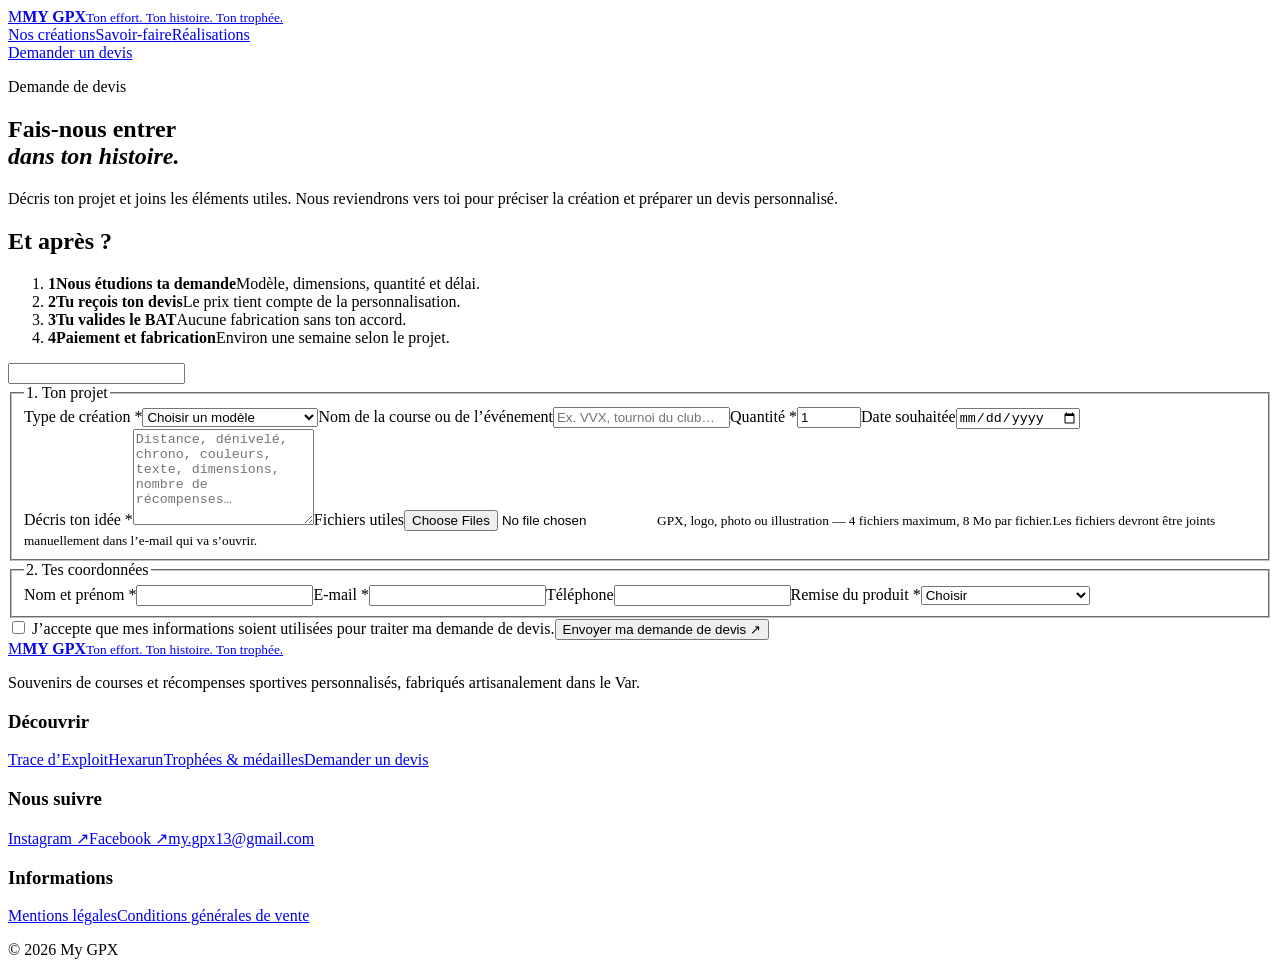
==== devis.html @ 7efb6af2 "Add files via upload" ====
<!DOCTYPE html><html lang="fr"><head><meta charSet="utf-8"/><meta name="viewport" content="width=device-width, initial-scale=1"/><link rel="stylesheet" href="assets/styles.css" data-rsc-css-href="assets/styles.css" data-precedence="vite-rsc/importer-resources"/><title>My GPX — Ton effort. Ton histoire. Ton trophée.</title><meta name="description" content="Souvenirs de courses, trophées et médailles personnalisés en bois, fabriqués artisanalement dans le Var."/>
</head><body><main><header class="site-header"><a href="index.html" class="brand" aria-label="My GPX, accueil"><span class="brand-mark" aria-hidden="true">M</span><span><strong>MY GPX</strong><small>Ton effort. Ton histoire. Ton trophée.</small></span></a><nav class="main-nav" aria-label="Navigation principale"><a href="index.html#modeles">Nos créations</a><a href="index.html#savoir-faire">Savoir-faire</a><a href="index.html#realisations">Réalisations</a></nav><a href="devis.html" class="button button-dark header-cta">Demander un devis</a></header><section class="quote-hero"><div><p class="eyebrow"><span></span> Demande de devis</p><h1>Fais-nous entrer<br/><em>dans ton histoire.</em></h1><p>Décris ton projet et joins les éléments utiles. Nous reviendrons vers toi pour préciser la création et préparer un devis personnalisé.</p></div><aside><h2>Et après ?</h2><ol><li><b>1</b><span><strong>Nous étudions ta demande</strong>Modèle, dimensions, quantité et délai.</span></li><li><b>2</b><span><strong>Tu reçois ton devis</strong>Le prix tient compte de la personnalisation.</span></li><li><b>3</b><span><strong>Tu valides le BAT</strong>Aucune fabrication sans ton accord.</span></li><li><b>4</b><span><strong>Paiement et fabrication</strong>Environ une semaine selon le projet.</span></li></ol></aside></section><section class="quote-form-section"><form class="quote-form"><input class="honeypot" type="text" tabindex="-1" autoComplete="off" aria-hidden="true" name="website"/><fieldset><legend>1. Ton projet</legend><div class="form-grid"><label>Type de création *<select name="projectType" required=""><option value="" disabled="" selected="">Choisir un modèle</option><option>Trace d’Exploit</option><option>Hexarun</option><option>Trophées ou médailles</option><option>Autre création sur mesure</option></select></label><label>Nom de la course ou de l’événement<input placeholder="Ex. VVX, tournoi du club…" name="eventName"/></label><label>Quantité *<input type="number" min="1" max="5000" required="" name="quantity" value="1"/></label><label>Date souhaitée<input type="date" name="deadline"/></label></div><label>Décris ton idée *<textarea name="message" rows="6" required="" placeholder="Distance, dénivelé, chrono, couleurs, texte, dimensions, nombre de récompenses…"></textarea></label><label class="file-field"><span>Fichiers utiles</span><input type="file" multiple="" accept=".gpx,.xml,.txt,.pdf,.jpg,.jpeg,.png,.webp" name="files"/><small>GPX, logo, photo ou illustration — 4 fichiers maximum, 8 Mo par fichier.</small></label></fieldset><fieldset><legend>2. Tes coordonnées</legend><div class="form-grid"><label>Nom et prénom *<input autoComplete="name" required="" name="fullName"/></label><label>E-mail *<input type="email" autoComplete="email" required="" name="email"/></label><label>Téléphone<input type="tel" autoComplete="tel" name="phone"/></label><label>Remise du produit *<select name="delivery" required=""><option value="" disabled="" selected="">Choisir</option><option>Livraison en France</option><option>Livraison hors de France</option><option>Remise en main propre</option></select></label></div></fieldset><label class="consent"><input type="checkbox" required=""/> <span>J’accepte que mes informations soient utilisées pour traiter ma demande de devis.</span></label><button class="button button-accent form-submit" type="submit">Envoyer ma demande de devis ↗</button></form></section><footer class="site-footer"><div><a href="index.html" class="brand footer-brand"><span class="brand-mark" aria-hidden="true">M</span><span><strong>MY GPX</strong><small>Ton effort. Ton histoire. Ton trophée.</small></span></a><p>Souvenirs de courses et récompenses sportives personnalisés, fabriqués artisanalement dans le Var.</p></div><div><h3>Découvrir</h3><a href="trace-exploit.html">Trace d’Exploit</a><a href="hexarun.html">Hexarun</a><a href="trophees-medailles.html">Trophées &amp; médailles</a><a href="devis.html">Demander un devis</a></div><div><h3>Nous suivre</h3><a href="https://www.instagram.com/my.gpx" target="_blank" rel="noreferrer">Instagram ↗</a><a href="https://www.facebook.com/share/1KzSbzuw7f/" target="_blank" rel="noreferrer">Facebook ↗</a><a href="mailto:my.gpx13@gmail.com">my.gpx13@gmail.com</a></div><div><h3>Informations</h3><a href="informations-legales.html">Mentions légales</a><a href="informations-legales.html#cgv">Conditions générales de vente</a><p>© 2026 My GPX</p></div></footer></main><script>
document.addEventListener('DOMContentLoaded', function () {
  const filters = document.querySelectorAll('.gallery-filters button');
  const figures = document.querySelectorAll('.gallery-grid figure');
  filters.forEach(function (button) {
    button.addEventListener('click', function () {
      filters.forEach(function (item) { item.classList.remove('active'); });
      button.classList.add('active');
      const category = button.textContent.trim();
      figures.forEach(function (figure) {
        const caption = figure.querySelector('figcaption');
        figure.hidden = category !== 'Tout' && (!caption || caption.textContent.trim() !== category);
      });
    });
  });

  const form = document.querySelector('.quote-form');
  if (form) {
    const requestedProject = new URLSearchParams(window.location.search).get('projet');
    const projectSelect = form.querySelector('[name="projectType"]');
    if (requestedProject && projectSelect) {
      const normalizedProject = requestedProject === 'Trophées & médailles' ? 'Trophées ou médailles' : requestedProject;
      projectSelect.value = normalizedProject;
    }
    const fileField = form.querySelector('.file-field');
    if (fileField) {
      const note = document.createElement('small');
      note.textContent = 'Les fichiers devront être joints manuellement dans l’e-mail qui va s’ouvrir.';
      fileField.appendChild(note);
    }
    form.addEventListener('submit', function (event) {
      event.preventDefault();
      if (!form.reportValidity()) return;
      const data = new FormData(form);
      const labels = {
        projectType: 'Type de création',
        eventName: 'Course ou événement',
        quantity: 'Quantité',
        deadline: 'Date souhaitée',
        message: 'Description',
        fullName: 'Nom et prénom',
        email: 'E-mail',
        phone: 'Téléphone',
        delivery: 'Remise du produit'
      };
      const lines = ['Bonjour My GPX,', '', 'Je souhaite demander un devis.', ''];
      Object.keys(labels).forEach(function (key) {
        const value = data.get(key);
        if (value) lines.push(labels[key] + ' : ' + value);
      });
      lines.push('', 'Je joins mes fichiers utiles à cet e-mail.', '', 'Merci.');
      const subject = 'Demande de devis My GPX — ' + (data.get('fullName') || 'Nouveau projet');
      window.location.href = 'mailto:my.gpx13@gmail.com?subject=' + encodeURIComponent(subject) + '&body=' + encodeURIComponent(lines.join('\n'));
    });
  }
});
</script></body></html>
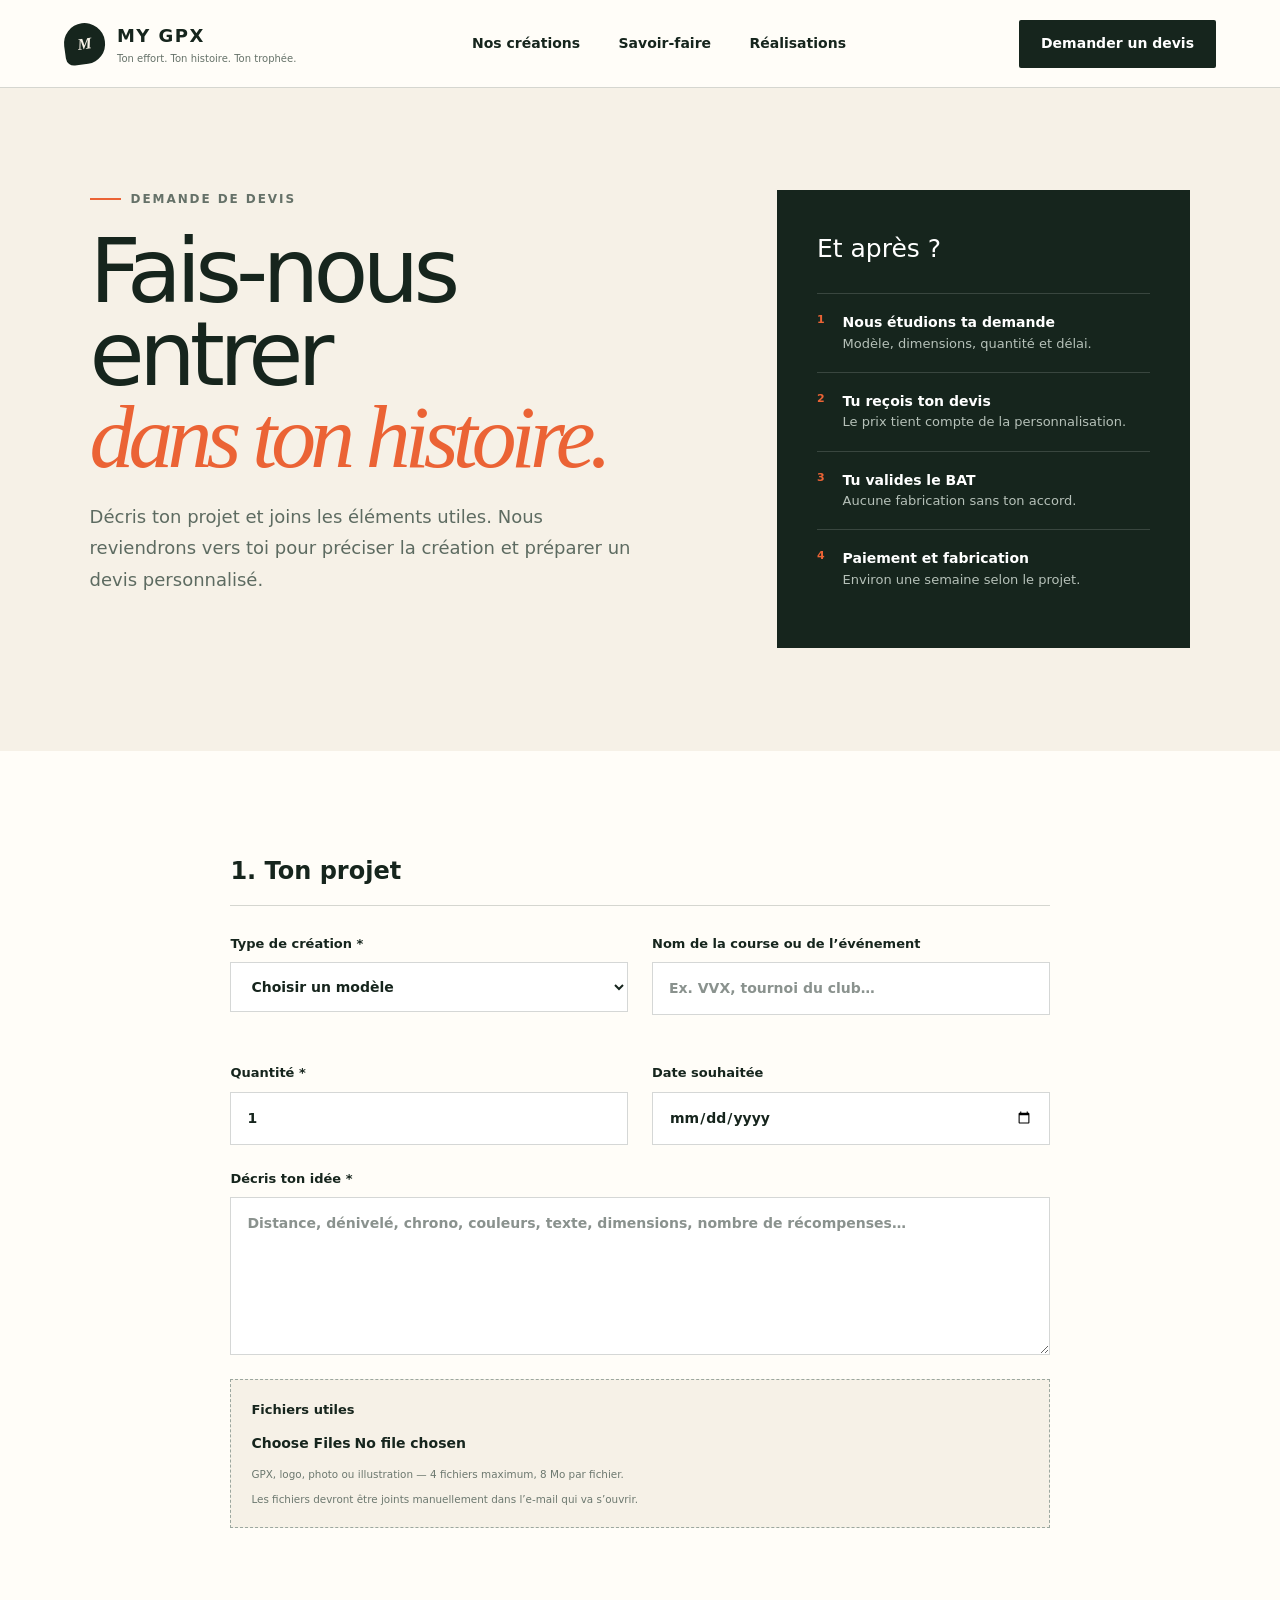
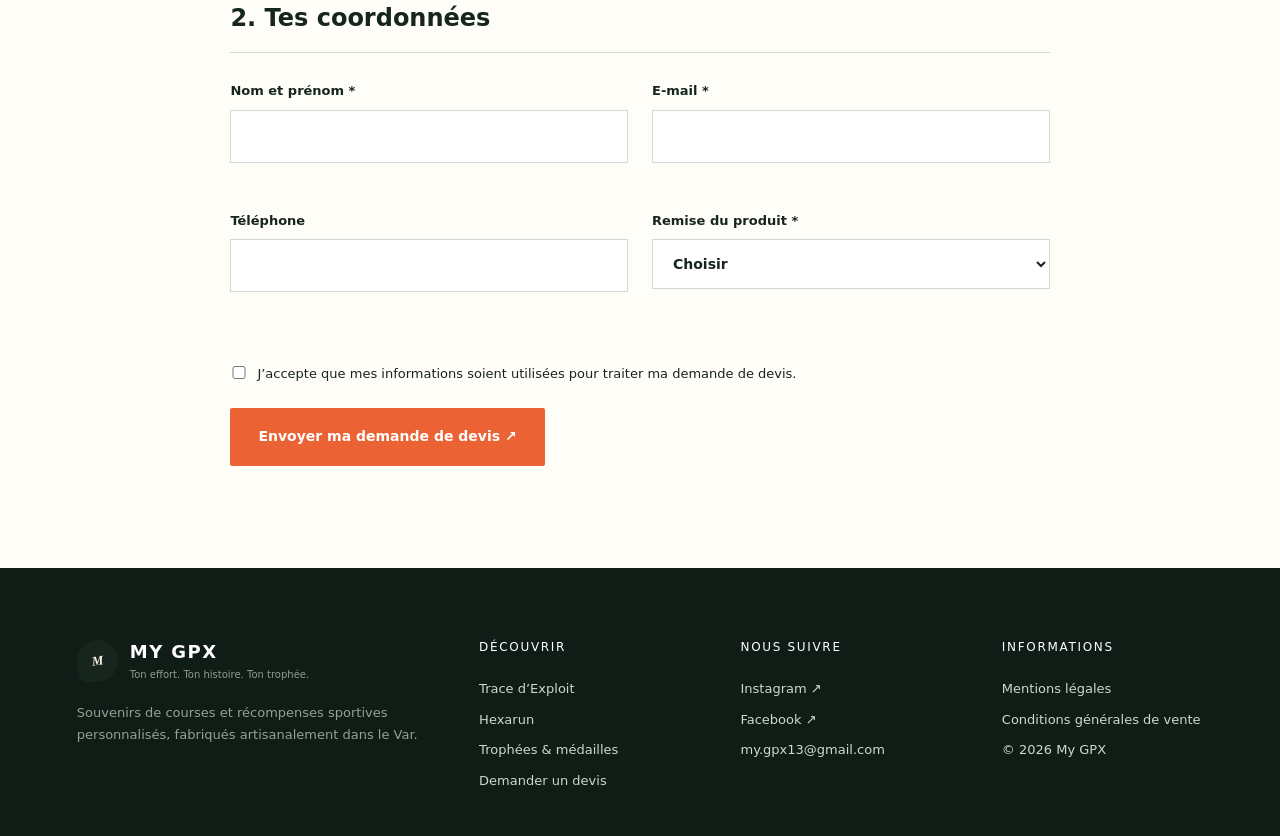
==== commit 43912327: "mygpx-avec-maintenance" ====
--- a/devis.html
+++ b/devis.html
@@ -1,5 +1,5 @@
 <!DOCTYPE html><html lang="fr"><head><meta charSet="utf-8"/><meta name="viewport" content="width=device-width, initial-scale=1"/><link rel="stylesheet" href="assets/styles.css" data-rsc-css-href="assets/styles.css" data-precedence="vite-rsc/importer-resources"/><title>My GPX — Ton effort. Ton histoire. Ton trophée.</title><meta name="description" content="Souvenirs de courses, trophées et médailles personnalisés en bois, fabriqués artisanalement dans le Var."/>
-</head><body><main><header class="site-header"><a href="index.html" class="brand" aria-label="My GPX, accueil"><span class="brand-mark" aria-hidden="true">M</span><span><strong>MY GPX</strong><small>Ton effort. Ton histoire. Ton trophée.</small></span></a><nav class="main-nav" aria-label="Navigation principale"><a href="index.html#modeles">Nos créations</a><a href="index.html#savoir-faire">Savoir-faire</a><a href="index.html#realisations">Réalisations</a></nav><a href="devis.html" class="button button-dark header-cta">Demander un devis</a></header><section class="quote-hero"><div><p class="eyebrow"><span></span> Demande de devis</p><h1>Fais-nous entrer<br/><em>dans ton histoire.</em></h1><p>Décris ton projet et joins les éléments utiles. Nous reviendrons vers toi pour préciser la création et préparer un devis personnalisé.</p></div><aside><h2>Et après ?</h2><ol><li><b>1</b><span><strong>Nous étudions ta demande</strong>Modèle, dimensions, quantité et délai.</span></li><li><b>2</b><span><strong>Tu reçois ton devis</strong>Le prix tient compte de la personnalisation.</span></li><li><b>3</b><span><strong>Tu valides le BAT</strong>Aucune fabrication sans ton accord.</span></li><li><b>4</b><span><strong>Paiement et fabrication</strong>Environ une semaine selon le projet.</span></li></ol></aside></section><section class="quote-form-section"><form class="quote-form"><input class="honeypot" type="text" tabindex="-1" autoComplete="off" aria-hidden="true" name="website"/><fieldset><legend>1. Ton projet</legend><div class="form-grid"><label>Type de création *<select name="projectType" required=""><option value="" disabled="" selected="">Choisir un modèle</option><option>Trace d’Exploit</option><option>Hexarun</option><option>Trophées ou médailles</option><option>Autre création sur mesure</option></select></label><label>Nom de la course ou de l’événement<input placeholder="Ex. VVX, tournoi du club…" name="eventName"/></label><label>Quantité *<input type="number" min="1" max="5000" required="" name="quantity" value="1"/></label><label>Date souhaitée<input type="date" name="deadline"/></label></div><label>Décris ton idée *<textarea name="message" rows="6" required="" placeholder="Distance, dénivelé, chrono, couleurs, texte, dimensions, nombre de récompenses…"></textarea></label><label class="file-field"><span>Fichiers utiles</span><input type="file" multiple="" accept=".gpx,.xml,.txt,.pdf,.jpg,.jpeg,.png,.webp" name="files"/><small>GPX, logo, photo ou illustration — 4 fichiers maximum, 8 Mo par fichier.</small></label></fieldset><fieldset><legend>2. Tes coordonnées</legend><div class="form-grid"><label>Nom et prénom *<input autoComplete="name" required="" name="fullName"/></label><label>E-mail *<input type="email" autoComplete="email" required="" name="email"/></label><label>Téléphone<input type="tel" autoComplete="tel" name="phone"/></label><label>Remise du produit *<select name="delivery" required=""><option value="" disabled="" selected="">Choisir</option><option>Livraison en France</option><option>Livraison hors de France</option><option>Remise en main propre</option></select></label></div></fieldset><label class="consent"><input type="checkbox" required=""/> <span>J’accepte que mes informations soient utilisées pour traiter ma demande de devis.</span></label><button class="button button-accent form-submit" type="submit">Envoyer ma demande de devis ↗</button></form></section><footer class="site-footer"><div><a href="index.html" class="brand footer-brand"><span class="brand-mark" aria-hidden="true">M</span><span><strong>MY GPX</strong><small>Ton effort. Ton histoire. Ton trophée.</small></span></a><p>Souvenirs de courses et récompenses sportives personnalisés, fabriqués artisanalement dans le Var.</p></div><div><h3>Découvrir</h3><a href="trace-exploit.html">Trace d’Exploit</a><a href="hexarun.html">Hexarun</a><a href="trophees-medailles.html">Trophées &amp; médailles</a><a href="devis.html">Demander un devis</a></div><div><h3>Nous suivre</h3><a href="https://www.instagram.com/my.gpx" target="_blank" rel="noreferrer">Instagram ↗</a><a href="https://www.facebook.com/share/1KzSbzuw7f/" target="_blank" rel="noreferrer">Facebook ↗</a><a href="mailto:my.gpx13@gmail.com">my.gpx13@gmail.com</a></div><div><h3>Informations</h3><a href="informations-legales.html">Mentions légales</a><a href="informations-legales.html#cgv">Conditions générales de vente</a><p>© 2026 My GPX</p></div></footer></main><script>
+<script src="assets/maintenance-config.js"></script></head><body><main><header class="site-header"><a href="index.html" class="brand" aria-label="My GPX, accueil"><span class="brand-mark" aria-hidden="true">M</span><span><strong>MY GPX</strong><small>Ton effort. Ton histoire. Ton trophée.</small></span></a><nav class="main-nav" aria-label="Navigation principale"><a href="index.html#modeles">Nos créations</a><a href="index.html#savoir-faire">Savoir-faire</a><a href="index.html#realisations">Réalisations</a></nav><a href="devis.html" class="button button-dark header-cta">Demander un devis</a></header><section class="quote-hero"><div><p class="eyebrow"><span></span> Demande de devis</p><h1>Fais-nous entrer<br/><em>dans ton histoire.</em></h1><p>Décris ton projet et joins les éléments utiles. Nous reviendrons vers toi pour préciser la création et préparer un devis personnalisé.</p></div><aside><h2>Et après ?</h2><ol><li><b>1</b><span><strong>Nous étudions ta demande</strong>Modèle, dimensions, quantité et délai.</span></li><li><b>2</b><span><strong>Tu reçois ton devis</strong>Le prix tient compte de la personnalisation.</span></li><li><b>3</b><span><strong>Tu valides le BAT</strong>Aucune fabrication sans ton accord.</span></li><li><b>4</b><span><strong>Paiement et fabrication</strong>Environ une semaine selon le projet.</span></li></ol></aside></section><section class="quote-form-section"><form class="quote-form"><input class="honeypot" type="text" tabindex="-1" autoComplete="off" aria-hidden="true" name="website"/><fieldset><legend>1. Ton projet</legend><div class="form-grid"><label>Type de création *<select name="projectType" required=""><option value="" disabled="" selected="">Choisir un modèle</option><option>Trace d’Exploit</option><option>Hexarun</option><option>Trophées ou médailles</option><option>Autre création sur mesure</option></select></label><label>Nom de la course ou de l’événement<input placeholder="Ex. VVX, tournoi du club…" name="eventName"/></label><label>Quantité *<input type="number" min="1" max="5000" required="" name="quantity" value="1"/></label><label>Date souhaitée<input type="date" name="deadline"/></label></div><label>Décris ton idée *<textarea name="message" rows="6" required="" placeholder="Distance, dénivelé, chrono, couleurs, texte, dimensions, nombre de récompenses…"></textarea></label><label class="file-field"><span>Fichiers utiles</span><input type="file" multiple="" accept=".gpx,.xml,.txt,.pdf,.jpg,.jpeg,.png,.webp" name="files"/><small>GPX, logo, photo ou illustration — 4 fichiers maximum, 8 Mo par fichier.</small></label></fieldset><fieldset><legend>2. Tes coordonnées</legend><div class="form-grid"><label>Nom et prénom *<input autoComplete="name" required="" name="fullName"/></label><label>E-mail *<input type="email" autoComplete="email" required="" name="email"/></label><label>Téléphone<input type="tel" autoComplete="tel" name="phone"/></label><label>Remise du produit *<select name="delivery" required=""><option value="" disabled="" selected="">Choisir</option><option>Livraison en France</option><option>Livraison hors de France</option><option>Remise en main propre</option></select></label></div></fieldset><label class="consent"><input type="checkbox" required=""/> <span>J’accepte que mes informations soient utilisées pour traiter ma demande de devis.</span></label><button class="button button-accent form-submit" type="submit">Envoyer ma demande de devis ↗</button></form></section><footer class="site-footer"><div><a href="index.html" class="brand footer-brand"><span class="brand-mark" aria-hidden="true">M</span><span><strong>MY GPX</strong><small>Ton effort. Ton histoire. Ton trophée.</small></span></a><p>Souvenirs de courses et récompenses sportives personnalisés, fabriqués artisanalement dans le Var.</p></div><div><h3>Découvrir</h3><a href="trace-exploit.html">Trace d’Exploit</a><a href="hexarun.html">Hexarun</a><a href="trophees-medailles.html">Trophées &amp; médailles</a><a href="devis.html">Demander un devis</a></div><div><h3>Nous suivre</h3><a href="https://www.instagram.com/my.gpx" target="_blank" rel="noreferrer">Instagram ↗</a><a href="https://www.facebook.com/share/1KzSbzuw7f/" target="_blank" rel="noreferrer">Facebook ↗</a><a href="mailto:my.gpx13@gmail.com">my.gpx13@gmail.com</a></div><div><h3>Informations</h3><a href="informations-legales.html">Mentions légales</a><a href="informations-legales.html#cgv">Conditions générales de vente</a><p>© 2026 My GPX</p></div></footer></main><script>
 document.addEventListener('DOMContentLoaded', function () {
   const filters = document.querySelectorAll('.gallery-filters button');
   const figures = document.querySelectorAll('.gallery-grid figure');
--- a/assets/styles.css
+++ b/assets/styles.css
@@ -0,0 +1,2 @@
+/*! tailwindcss v4.2.1 | MIT License | https://tailwindcss.com */
+@layer properties{@supports (((-webkit-hyphens:none)) and (not (margin-trim:inline))) or ((-moz-orient:inline) and (not (color:rgb(from red r g b)))){*,:before,:after,::backdrop{--tw-blur:initial;--tw-brightness:initial;--tw-contrast:initial;--tw-grayscale:initial;--tw-hue-rotate:initial;--tw-invert:initial;--tw-opacity:initial;--tw-saturate:initial;--tw-sepia:initial;--tw-drop-shadow:initial;--tw-drop-shadow-color:initial;--tw-drop-shadow-alpha:100%;--tw-drop-shadow-size:initial}}}@layer theme{:root,:host{--font-sans:ui-sans-serif, system-ui, sans-serif, "Apple Color Emoji", "Segoe UI Emoji", "Segoe UI Symbol", "Noto Color Emoji";--font-mono:ui-monospace, SFMono-Regular, Menlo, Monaco, Consolas, "Liberation Mono", "Courier New", monospace;--spacing:.25rem;--default-font-family:var(--font-sans);--default-mono-font-family:var(--font-mono)}}@layer base{*,:after,:before,::backdrop{box-sizing:border-box;border:0 solid;margin:0;padding:0}::file-selector-button{box-sizing:border-box;border:0 solid;margin:0;padding:0}html,:host{-webkit-text-size-adjust:100%;tab-size:4;line-height:1.5;font-family:var(--default-font-family,ui-sans-serif, system-ui, sans-serif, "Apple Color Emoji", "Segoe UI Emoji", "Segoe UI Symbol", "Noto Color Emoji");font-feature-settings:var(--default-font-feature-settings,normal);font-variation-settings:var(--default-font-variation-settings,normal);-webkit-tap-highlight-color:transparent}hr{height:0;color:inherit;border-top-width:1px}abbr:where([title]){-webkit-text-decoration:underline dotted;text-decoration:underline dotted}h1,h2,h3,h4,h5,h6{font-size:inherit;font-weight:inherit}a{color:inherit;-webkit-text-decoration:inherit;-webkit-text-decoration:inherit;-webkit-text-decoration:inherit;-webkit-text-decoration:inherit;text-decoration:inherit}b,strong{font-weight:bolder}code,kbd,samp,pre{font-family:var(--default-mono-font-family,ui-monospace, SFMono-Regular, Menlo, Monaco, Consolas, "Liberation Mono", "Courier New", monospace);font-feature-settings:var(--default-mono-font-feature-settings,normal);font-variation-settings:var(--default-mono-font-variation-settings,normal);font-size:1em}small{font-size:80%}sub,sup{vertical-align:baseline;font-size:75%;line-height:0;position:relative}sub{bottom:-.25em}sup{top:-.5em}table{text-indent:0;border-color:inherit;border-collapse:collapse}:-moz-focusring{outline:auto}progress{vertical-align:baseline}summary{display:list-item}ol,ul,menu{list-style:none}img,svg,video,canvas,audio,iframe,embed,object{vertical-align:middle;display:block}img,video{max-width:100%;height:auto}button,input,select,optgroup,textarea{font:inherit;font-feature-settings:inherit;font-variation-settings:inherit;letter-spacing:inherit;color:inherit;opacity:1;background-color:#0000;border-radius:0}::file-selector-button{font:inherit;font-feature-settings:inherit;font-variation-settings:inherit;letter-spacing:inherit;color:inherit;opacity:1;background-color:#0000;border-radius:0}:where(select:is([multiple],[size])) optgroup{font-weight:bolder}:where(select:is([multiple],[size])) optgroup option{padding-inline-start:20px}::file-selector-button{margin-inline-end:4px}::placeholder{opacity:1}@supports (not ((-webkit-appearance:-apple-pay-button))) or (contain-intrinsic-size:1px){::placeholder{color:currentColor}@supports (color:color-mix(in lab, red, red)){::placeholder{color:color-mix(in oklab, currentcolor 50%, transparent)}}}textarea{resize:vertical}::-webkit-search-decoration{-webkit-appearance:none}::-webkit-date-and-time-value{min-height:1lh;text-align:inherit}::-webkit-datetime-edit{display:inline-flex}::-webkit-datetime-edit-fields-wrapper{padding:0}::-webkit-datetime-edit{padding-block:0}::-webkit-datetime-edit-year-field{padding-block:0}::-webkit-datetime-edit-month-field{padding-block:0}::-webkit-datetime-edit-day-field{padding-block:0}::-webkit-datetime-edit-hour-field{padding-block:0}::-webkit-datetime-edit-minute-field{padding-block:0}::-webkit-datetime-edit-second-field{padding-block:0}::-webkit-datetime-edit-millisecond-field{padding-block:0}::-webkit-datetime-edit-meridiem-field{padding-block:0}::-webkit-calendar-picker-indicator{line-height:1}:-moz-ui-invalid{box-shadow:none}button,input:where([type=button],[type=reset],[type=submit]){appearance:button}::file-selector-button{appearance:button}::-webkit-inner-spin-button{height:auto}::-webkit-outer-spin-button{height:auto}[hidden]:where(:not([hidden=until-found])){display:none!important}}@layer components;@layer utilities{.visible{visibility:visible}.relative{position:relative}.start{inset-inline-start:var(--spacing)}.table{display:table}.filter{filter:var(--tw-blur,) var(--tw-brightness,) var(--tw-contrast,) var(--tw-grayscale,) var(--tw-hue-rotate,) var(--tw-invert,) var(--tw-saturate,) var(--tw-sepia,) var(--tw-drop-shadow,)}}:root{--ink:#16251d;--ink-soft:#304139;--cream:#f6f1e7;--paper:#fffdf8;--orange:#eb6335;--orange-dark:#c84820;--line:#16251d2e}*{box-sizing:border-box}html{scroll-behavior:smooth}body{background:var(--paper);color:var(--ink);margin:0;font-family:Inter,ui-sans-serif,system-ui,-apple-system,BlinkMacSystemFont,Segoe UI,sans-serif}a{color:inherit;text-decoration:none}img{max-width:100%;display:block}.site-header{border-bottom:1px solid var(--line);z-index:10;background:#fffdf8f2;justify-content:space-between;align-items:center;gap:30px;height:88px;padding:0 clamp(24px,5vw,80px);display:flex;position:relative}.brand{align-items:center;gap:12px;min-width:235px;display:flex}.brand-mark{background:var(--ink);width:41px;height:41px;color:var(--cream);border-radius:50% 50% 48% 20%;place-items:center;font-family:Georgia,serif;font-style:italic;font-weight:700;display:grid;transform:rotate(-8deg)}.brand>span:last-child{flex-direction:column;gap:2px;display:flex}.brand strong{letter-spacing:.08em;font-size:18px}.brand small{color:#667269;font-size:10px}.main-nav{gap:clamp(18px,3vw,46px);font-size:14px;font-weight:600;display:flex}.main-nav a{position:relative}.main-nav a:after{content:"";background:var(--orange);height:2px;transition:right .25s;position:absolute;bottom:-7px;left:0;right:100%}.main-nav a:hover:after,.main-nav a:focus-visible:after{right:0}.button{border-radius:2px;justify-content:center;align-items:center;gap:14px;min-height:48px;padding:0 22px;font-size:14px;font-weight:750;transition:transform .2s,background .2s;display:inline-flex}.button:hover{transform:translateY(-2px)}.button-dark{background:var(--ink);color:#fff}.button-accent{background:var(--orange);color:#fff;min-height:58px;padding:0 28px}.button-accent:hover{background:var(--orange-dark)}.hero{background:var(--cream);grid-template-columns:1.03fr .97fr;min-height:calc(100vh - 88px);display:grid;overflow:hidden}.hero-copy{flex-direction:column;justify-content:center;padding:clamp(58px,7vw,110px) clamp(30px,6.5vw,105px);display:flex}.eyebrow{color:#657168;letter-spacing:.16em;text-transform:uppercase;align-items:center;gap:10px;font-size:12px;font-weight:750;display:flex}.eyebrow span{background:var(--orange);width:31px;height:2px;display:inline-block}.hero h1{letter-spacing:-.065em;max-width:750px;margin:22px 0 26px;font-size:clamp(54px,6.5vw,102px);font-weight:800;line-height:.91}.hero h1 em{color:var(--orange);letter-spacing:-.045em;margin-top:10px;font-family:Georgia,Times New Roman,serif;font-weight:400;display:block}.hero-intro{max-width:610px;color:var(--ink-soft);margin:0;font-size:clamp(17px,1.3vw,21px);line-height:1.65}.hero-actions{align-items:center;gap:32px;margin-top:38px;display:flex}.text-link{border-bottom:1px solid var(--ink);padding-bottom:5px;font-size:14px;font-weight:750}.text-link span{margin-left:8px}.hero-proof{color:#68736b;flex-wrap:wrap;gap:22px 34px;margin-top:clamp(48px,6vw,92px);font-size:12px;display:flex}.hero-proof span{border-right:1px solid var(--line);padding-right:28px}.hero-proof span:last-child{border-right:0}.hero-proof b{color:var(--ink);margin-bottom:3px;font-size:14px;display:block}.hero-visual{background:#cad0c6;min-height:650px;position:relative;overflow:hidden}.hero-visual>img{object-fit:cover;object-position:50% 45%;width:100%;height:100%;transform:scale(1.02)}.hero-visual:after{content:"";background:linear-gradient(#0000 55%,#0f1c1494);position:absolute;inset:0}.hero-caption{z-index:3;color:#fff;justify-content:space-between;align-items:flex-end;gap:20px;display:flex;position:absolute;bottom:38px;left:42px;right:42px}.hero-caption>span{letter-spacing:.18em;font-size:11px}.hero-caption p{max-width:270px;margin:0;font-size:13px;line-height:1.55}.hero-caption strong{font-size:16px;display:block}.contour{z-index:2;border:1px solid #ffffff73;border-radius:46% 54% 37% 63%;position:absolute;transform:rotate(12deg)}.contour-one{width:170px;height:110px;top:110px;right:-62px}.contour-two{width:110px;height:74px;top:150px;right:-30px}.intro-strip{background:var(--ink);color:#dde5dc;text-align:center;grid-template-columns:repeat(3,1fr);gap:20px;padding:22px clamp(24px,5vw,80px);display:grid}.intro-strip p{margin:0;font-family:Georgia,serif;font-size:14px;font-style:italic}.intro-strip p+p{border-left:1px solid #ffffff2e}.products-section{padding:clamp(80px,10vw,150px) clamp(24px,6vw,96px)}.section-heading{justify-content:space-between;align-items:flex-end;gap:60px;margin-bottom:54px;display:flex}.section-heading h2{letter-spacing:-.045em;margin:16px 0 0;font-size:clamp(44px,5vw,72px);line-height:.98}.section-heading>p{color:#667269;max-width:430px;margin:0 0 5px;line-height:1.7}.product-grid{grid-template-columns:repeat(3,1fr);gap:22px;display:grid}.product-card{background:var(--cream);overflow:hidden}.product-image-wrap{background:#d3d5ca;height:350px;position:relative;overflow:hidden}.product-image-wrap img{object-fit:cover;width:100%;height:100%;transition:transform .5s}.product-card:first-child img{object-position:center 45%}.product-card:nth-child(2) img{object-position:center 48%}.product-card:nth-child(3) img{object-position:center 46%}.product-card:hover img{transform:scale(1.035)}.product-number{background:#fffdf8eb;place-items:center;width:38px;height:38px;font-size:11px;font-weight:800;display:grid;position:absolute;top:16px;left:16px}.product-content{padding:27px 27px 25px}.product-eyebrow{color:var(--orange-dark);letter-spacing:.12em;text-transform:uppercase;margin:0 0 8px;font-size:10px;font-weight:800}.product-content h3{letter-spacing:-.03em;margin:0;font-size:27px}.product-content>p:not(.product-eyebrow){color:#647067;min-height:75px;margin:14px 0 22px;font-size:14px;line-height:1.7}.product-bottom{border-top:1px solid var(--line);justify-content:space-between;align-items:center;padding-top:18px;display:flex}.product-bottom strong{font-size:13px}.round-arrow{border:1px solid var(--line);border-radius:50%;place-items:center;width:36px;height:36px;transition:background .2s,color .2s;display:grid}.product-card:hover .round-arrow{background:var(--ink);color:#fff}.coming-next{text-align:center;background:var(--orange);color:#fff;padding:80px 24px 100px}.coming-next .eyebrow{color:#fffc;justify-content:center}.coming-next .eyebrow span{background:#fff}.coming-next blockquote{max-width:880px;margin:28px auto 20px;font-family:Georgia,serif;font-size:clamp(34px,4.8vw,66px);font-style:italic;line-height:1.1}.coming-next cite{letter-spacing:.1em;font-size:12px;font-style:normal;font-weight:800}.process-section,.gallery-section,.faq-section{padding:clamp(80px,10vw,150px) clamp(24px,6vw,96px)}.process-section{background:var(--cream)}.process-grid{border-top:1px solid var(--line);border-bottom:1px solid var(--line);grid-template-columns:repeat(4,1fr);display:grid}.process-grid article{border-right:1px solid var(--line);padding:36px 30px 42px}.process-grid article:last-child{border-right:0}.process-grid b,.detail-number{color:var(--orange);letter-spacing:.15em;font-size:12px}.process-grid h3{letter-spacing:-.03em;margin:40px 0 14px;font-size:22px}.process-grid p{color:#667269;margin:0;font-size:14px;line-height:1.7}.gallery-section{background:var(--paper)}.gallery-filters{flex-wrap:wrap;gap:10px;margin-bottom:28px;display:flex}.gallery-filters button{border:1px solid var(--line);color:var(--ink);font:inherit;cursor:pointer;background:0 0;padding:11px 17px;font-size:12px;font-weight:700}.gallery-filters button.active{background:var(--ink);color:#fff}.gallery-grid{grid-template-columns:repeat(4,1fr);gap:14px;display:grid}.gallery-grid figure{background:#ddd;height:310px;margin:0;position:relative;overflow:hidden}.gallery-grid img{object-fit:cover;width:100%;height:100%;transition:transform .4s}.gallery-grid figure:hover img{transform:scale(1.035)}.gallery-grid figcaption{text-transform:uppercase;letter-spacing:.06em;background:#fffdf8eb;padding:8px 10px;font-size:10px;font-weight:800;position:absolute;bottom:12px;left:12px}.vvx-review{background:var(--ink);color:#fff;grid-template-columns:1fr 1fr;min-height:620px;display:grid}.review-image{overflow:hidden}.review-image img{object-fit:cover;object-position:center 43%;width:100%;height:100%}.review-copy{flex-direction:column;justify-content:center;padding:clamp(60px,8vw,120px);display:flex}.review-copy .eyebrow{color:#b5c0b7}.review-copy blockquote{margin:30px 0;font-family:Georgia,serif;font-size:clamp(34px,4vw,58px);font-style:italic;line-height:1.13}.review-copy cite{letter-spacing:.08em;font-size:12px;font-style:normal;font-weight:800}.faq-section{background:var(--cream);grid-template-columns:.72fr 1.28fr;gap:clamp(50px,8vw,130px);display:grid}.faq-section h2{letter-spacing:-.05em;font-size:clamp(46px,5vw,72px);line-height:.95}.faq-list{border-top:1px solid var(--line)}.faq-list details{border-bottom:1px solid var(--line);padding:23px 0}.faq-list summary{cursor:pointer;justify-content:space-between;gap:20px;font-weight:750;list-style:none;display:flex}.faq-list summary::-webkit-details-marker{display:none}.faq-list summary span{color:var(--orange);font-size:21px}.faq-list p{color:#667269;max-width:700px;line-height:1.7}.final-cta{text-align:center;background:#d9e0d5;padding:clamp(85px,10vw,150px) 24px}.final-cta .eyebrow{justify-content:center}.final-cta h2{letter-spacing:-.055em;margin:22px 0 16px;font-size:clamp(50px,6vw,86px);line-height:.95}.final-cta>p:not(.eyebrow){color:#57645b;max-width:610px;margin:0 auto 34px;font-size:17px;line-height:1.7}.site-footer{color:#ced8d0;background:#101c16;grid-template-columns:1.7fr repeat(3,1fr);gap:60px;padding:70px clamp(24px,6vw,96px) 46px;display:grid}.site-footer>div{flex-direction:column;align-items:flex-start;gap:11px;font-size:13px;display:flex}.site-footer>div:first-child p{color:#94a199;max-width:370px;line-height:1.65}.site-footer h3{color:#fff;text-transform:uppercase;letter-spacing:.14em;margin:0 0 12px;font-size:12px}.site-footer a:hover{color:#fff}.site-footer .brand{color:#fff;margin-bottom:9px}.site-footer .brand small{color:#8f9d94}.product-hero{background:var(--cream);grid-template-columns:1fr 1fr;min-height:720px;display:grid}.product-hero>div{flex-direction:column;justify-content:center;align-items:flex-start;padding:clamp(70px,8vw,130px) clamp(30px,7vw,110px);display:flex}.product-hero h1{letter-spacing:-.065em;margin:20px 0 22px;font-size:clamp(58px,7vw,104px);line-height:.9}.product-hero>div>p:not(.eyebrow){max-width:590px;color:var(--ink-soft);font-size:19px;line-height:1.65}.product-price{margin:14px 0 30px;font-family:Georgia,serif;font-size:20px;font-style:italic}.product-hero>img{object-fit:cover;object-position:center;width:100%;height:100%}.product-story{grid-template-columns:1fr 1fr;align-items:end;gap:80px;padding:clamp(85px,10vw,150px) clamp(24px,8vw,130px);display:grid}.product-story h2{letter-spacing:-.05em;margin:20px 0 0;font-size:clamp(44px,5vw,74px);line-height:1}.product-story>p{color:#5e6b62;max-width:620px;margin:0;font-size:18px;line-height:1.8}.product-details{grid-template-columns:1fr 1fr;gap:24px;padding:0 clamp(24px,8vw,130px) clamp(85px,10vw,150px);display:grid}.product-details article{background:var(--cream);padding:48px}.product-details h2{margin:26px 0 24px;font-size:29px}.product-details ul{margin:0;padding:0;list-style:none}.product-details li{border-bottom:1px solid var(--line);color:#59675e;padding:12px 0 12px 22px;position:relative}.product-details li:before{content:"";background:var(--orange);border-radius:50%;width:7px;height:7px;position:absolute;top:19px;left:0}.product-gallery{background:#eee;grid-template-columns:repeat(3,1fr);gap:0;display:grid}.product-gallery img{object-fit:cover;width:100%;height:500px}.product-cta{text-align:center;background:var(--ink);color:#fff;padding:clamp(85px,10vw,150px) 24px}.product-cta .eyebrow{color:#b9c4bc;justify-content:center}.product-cta h2{letter-spacing:-.055em;margin:22px 0 18px;font-size:clamp(50px,6vw,84px)}.product-cta>p:not(.eyebrow){color:#b4c0b7;max-width:650px;margin:0 auto 34px;line-height:1.75}.quote-hero{background:var(--cream);grid-template-columns:1.15fr .85fr;gap:clamp(50px,10vw,160px);padding:clamp(70px,8vw,125px) clamp(24px,7vw,110px);display:grid}.quote-hero h1{letter-spacing:-.065em;margin:22px 0;font-size:clamp(58px,7vw,100px);line-height:.92}.quote-hero h1 em{color:var(--orange);font-family:Georgia,serif;font-weight:400}.quote-hero>div>p:not(.eyebrow){color:#5d6b61;max-width:620px;font-size:18px;line-height:1.75}.quote-hero aside{background:var(--ink);color:#fff;align-self:start;padding:40px}.quote-hero aside h2{margin:0 0 25px;font-size:25px}.quote-hero ol{margin:0;padding:0;list-style:none}.quote-hero li{border-top:1px solid #ffffff26;gap:18px;padding:18px 0;display:flex}.quote-hero li b{color:var(--orange);font-size:11px}.quote-hero li span{color:#b6c1b9;font-size:13px;line-height:1.55}.quote-hero li strong{color:#fff;font-size:14px;display:block}.quote-form-section{padding:clamp(70px,8vw,120px) clamp(24px,18vw,280px)}.quote-form fieldset{border:0;margin:0 0 48px;padding:0}.quote-form legend{border-bottom:1px solid var(--line);width:100%;margin-bottom:28px;padding-bottom:16px;font-size:24px;font-weight:800}.form-grid{grid-template-columns:1fr 1fr;gap:24px;display:grid}.quote-form label{flex-direction:column;gap:9px;margin-bottom:24px;font-size:13px;font-weight:750;display:flex}.quote-form input,.quote-form select,.quote-form textarea{border:1px solid var(--line);width:100%;color:var(--ink);font:inherit;background:#fff;border-radius:0;outline:none;padding:15px 16px;font-size:14px}.quote-form input:focus,.quote-form select:focus,.quote-form textarea:focus{border-color:var(--orange);box-shadow:0 0 0 2px #eb63351f}.quote-form textarea{resize:vertical}.file-field{background:var(--cream);border:1px dashed #9ca79f;padding:20px}.file-field input{background:0 0;border:0;padding:4px 0}.file-field small{color:#6c786f;font-weight:400}.consent{align-items:flex-start;flex-direction:row!important;font-weight:400!important}.consent input{width:18px;margin-top:2px}.form-submit{cursor:pointer;border:0;min-width:280px}.form-submit:disabled{opacity:.65;cursor:wait}.form-error{color:#a92818;font-weight:700}.honeypot{width:1px!important;height:1px!important;position:absolute!important;left:-9999px!important}.form-success{background:var(--cream);text-align:center;padding:80px 30px}.form-success>span{background:var(--orange);color:#fff;border-radius:50%;place-items:center;width:62px;height:62px;margin:0 auto;font-size:28px;display:grid}.form-success h2{margin:25px 0 14px;font-size:45px}.form-success p{color:#5c6a60}.form-success .button{cursor:pointer;border:0;margin-top:20px}.legal-page{max-width:960px;margin:0 auto;padding:clamp(70px,9vw,130px) 24px}.legal-page>h1{letter-spacing:-.06em;margin:22px 0 70px;font-size:clamp(52px,7vw,90px);line-height:.95}.legal-page section{border-top:1px solid var(--line);padding:35px 0}.legal-page h2{font-size:30px}.legal-page h3{margin-top:30px;font-size:18px}.legal-page p{color:#56645a;line-height:1.8}.legal-page a{color:var(--orange-dark);text-decoration:underline}@media (width<=1000px){.main-nav{display:none}.hero{grid-template-columns:1fr}.hero-copy{min-height:650px}.hero-visual{min-height:600px}.product-grid{grid-template-columns:1fr 1fr}.product-card:last-child{grid-column:1/-1;max-width:calc(50% - 11px)}.process-grid{grid-template-columns:1fr 1fr}.process-grid article:nth-child(2){border-right:0}.gallery-grid{grid-template-columns:1fr 1fr}.site-footer{grid-template-columns:1.4fr 1fr}.product-hero,.product-story,.quote-hero{grid-template-columns:1fr}.product-hero>img{height:650px}.product-details{padding-left:24px;padding-right:24px}.quote-form-section{padding-left:8vw;padding-right:8vw}}@media (width<=680px){.site-header{height:76px;padding:0 18px}.brand{min-width:auto}.brand small,.header-cta{display:none}.hero-copy{min-height:auto;padding:66px 22px 58px}.hero h1{font-size:clamp(50px,15vw,68px)}.hero-actions{flex-direction:column;align-items:stretch;gap:22px}.button-accent{width:100%}.text-link{align-self:flex-start}.hero-proof{grid-template-columns:1fr 1fr;margin-top:48px;display:grid}.hero-proof span{border:0;padding:0}.hero-visual{min-height:500px}.hero-caption{bottom:22px;left:22px;right:22px}.intro-strip{grid-template-columns:1fr;gap:0}.intro-strip p{padding:10px 0}.intro-strip p+p{border-top:1px solid #ffffff26;border-left:0}.section-heading{flex-direction:column;align-items:flex-start;gap:24px}.product-grid{grid-template-columns:1fr}.product-card:last-child{grid-column:auto;max-width:none}.product-image-wrap{height:330px}.process-grid{grid-template-columns:1fr}.process-grid article{border-right:0;border-bottom:1px solid var(--line)}.gallery-grid{grid-template-columns:1fr}.gallery-grid figure{height:360px}.vvx-review{grid-template-columns:1fr}.review-image{height:480px}.faq-section{grid-template-columns:1fr}.site-footer{grid-template-columns:1fr;gap:38px}.product-hero>div{padding:65px 22px}.product-hero>img{height:520px}.product-story{grid-template-columns:1fr;gap:32px;padding-left:22px;padding-right:22px}.product-details{grid-template-columns:1fr}.product-details article{padding:32px 24px}.product-gallery{grid-template-columns:1fr}.product-gallery img{height:400px}.quote-hero{padding-left:22px;padding-right:22px}.quote-hero aside{padding:30px 24px}.quote-form-section{padding-left:22px;padding-right:22px}.form-grid{grid-template-columns:1fr}.form-submit{width:100%;min-width:0}}@media (prefers-reduced-motion:reduce){html{scroll-behavior:auto}*,:before,:after{transition-duration:.01ms!important}}@property --tw-blur{syntax:"*";inherits:false}@property --tw-brightness{syntax:"*";inherits:false}@property --tw-contrast{syntax:"*";inherits:false}@property --tw-grayscale{syntax:"*";inherits:false}@property --tw-hue-rotate{syntax:"*";inherits:false}@property --tw-invert{syntax:"*";inherits:false}@property --tw-opacity{syntax:"*";inherits:false}@property --tw-saturate{syntax:"*";inherits:false}@property --tw-sepia{syntax:"*";inherits:false}@property --tw-drop-shadow{syntax:"*";inherits:false}@property --tw-drop-shadow-color{syntax:"*";inherits:false}@property --tw-drop-shadow-alpha{syntax:"<percentage>";inherits:false;initial-value:100%}@property --tw-drop-shadow-size{syntax:"*";inherits:false}
